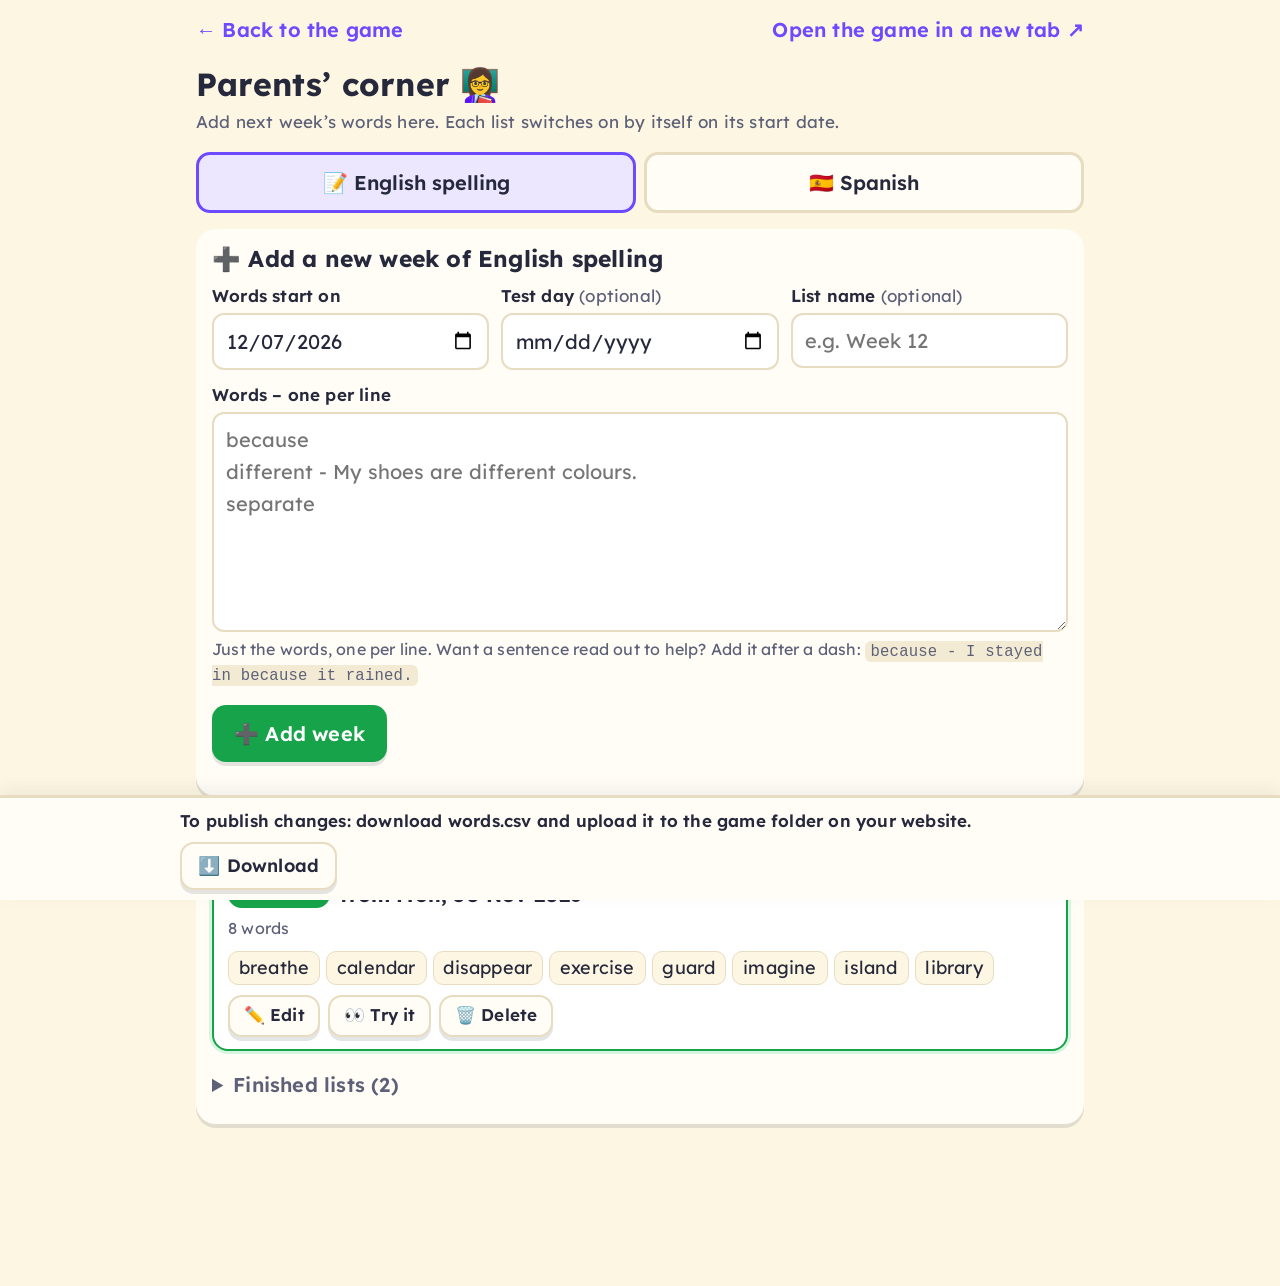
==== parents/index.html @ 1d37d5d1 "Memory Match preview before start; add Parents' corner page for editing word lists Co-Authored-By: C" ====
<!doctype html>
<html lang="en-GB">
<head>
  <meta charset="utf-8">
  <meta name="viewport" content="width=device-width, initial-scale=1, viewport-fit=cover">
  <meta name="robots" content="noindex">
  <title>Parents' Corner</title>
  <link rel="icon" href="data:image/svg+xml,<svg xmlns='http://www.w3.org/2000/svg' viewBox='0 0 100 100'><text y='.9em' font-size='90'>👩‍🏫</text></svg>">
  <link rel="preconnect" href="https://fonts.googleapis.com">
  <link rel="preconnect" href="https://fonts.gstatic.com" crossorigin>
  <link href="https://fonts.googleapis.com/css2?family=Lexend:wght@400;600;700&display=swap" rel="stylesheet">
  <link rel="stylesheet" href="../style.css">
  <link rel="stylesheet" href="parents.css">
</head>
<body class="parents">
  <main id="app">
    <div class="loading">Loading the word list…</div>
  </main>
  <script src="parents.js"></script>
</body>
</html>
---- style.css ----
/* Dyslexia-friendly choices: cream background (less glare), Lexend font,
   extra letter + line spacing, no italics, big tap targets, soft colours. */
:root {
  --bg: #fdf6e3;
  --card: #fffdf6;
  --ink: #26293b;
  --muted: #5d6178;
  --line: #e8dcc0;
  --purple: #6d4aff;
  --blue: #2f7bf5;
  --blue-soft: #dbe9ff;
  --orange: #f2711c;
  --orange-soft: #ffe3cc;
  --green: #17a34a;
  --green-soft: #d5f5df;
  --amber: #e08a00;
  --amber-soft: #fff0cc;
  --shadow: 0 4px 0 rgba(38, 41, 59, .12);
  --radius: 18px;
  font-size: 20px;
}
html.big-text { font-size: 25px; }
* { box-sizing: border-box; }
html, body { margin: 0; }
body {
  background: var(--bg);
  color: var(--ink);
  font-family: 'Lexend', 'Comic Sans MS', 'Trebuchet MS', sans-serif;
  letter-spacing: .03em;
  word-spacing: .12em;
  line-height: 1.55;
  -webkit-tap-highlight-color: transparent;
}
#app { max-width: 920px; margin: 0 auto; padding: 0 16px 48px; }
h1, h2 { line-height: 1.25; margin: .6em 0 .4em; }
h1 { font-size: 1.8rem; }
h2 { font-size: 1.25rem; }
.small { color: var(--muted); font-size: .85rem; margin: .3em 0; }
.center { text-align: center; }
.lead { font-size: 1.1rem; }
.hidden { display: none !important; }
.loading { padding: 30vh 0; text-align: center; font-size: 1.3rem; }
code, pre { font-family: ui-monospace, Menlo, Consolas, monospace; font-size: .8rem; background: #f3ead3; border-radius: 6px; padding: .1em .35em; }
pre { padding: .8em; overflow-x: auto; white-space: pre; }
.warn { background: var(--amber-soft); padding: .6em; border-radius: 10px; }

/* ---------- buttons ---------- */
.btn {
  font: inherit; font-weight: 600; letter-spacing: inherit;
  border: 0; border-radius: 14px; padding: .65em 1.1em; min-height: 52px;
  cursor: pointer; background: var(--card); color: var(--ink);
  box-shadow: var(--shadow); transition: transform .08s;
  display: inline-flex; align-items: center; justify-content: center; gap: .3em;
}
.btn:active { transform: translateY(3px); box-shadow: none; }
.btn:disabled { opacity: .5; cursor: default; }
.btn:focus-visible, button:focus-visible, input:focus-visible, select:focus-visible { outline: 4px solid var(--purple); outline-offset: 2px; }
.btn-go { background: var(--green); color: #fff; }
.btn-ghost { background: var(--card); border: 2px solid var(--line); }
.btn-speak { background: var(--purple); color: #fff; }
.btn-slow { background: #ece6ff; }
.btn-sentence { background: #fdf0b8; }
.btn-round { width: 52px; height: 52px; padding: 0; border-radius: 50%; font-size: 1.2rem; }
.btn-mini { min-height: 0; width: 38px; height: 38px; padding: 0; border-radius: 50%; font-size: .9rem; vertical-align: middle; }
.actions { display: flex; flex-wrap: wrap; gap: 12px; justify-content: center; margin: 18px 0; }

/* ---------- top bars ---------- */
.topbar, .game-top { display: flex; align-items: center; gap: 12px; padding: 14px 0; }
.brand { flex: 1; text-align: center; font-weight: 700; color: var(--purple); font-size: 1.05rem; }
.spacer { width: 52px; }
.prog { flex: 1; min-width: 0; }
.prog-text { font-size: .85rem; color: var(--muted); }
.bar { height: 14px; background: #eadfc5; border-radius: 99px; overflow: hidden; }
.bar-fill { height: 100%; width: 0; background: linear-gradient(90deg, var(--purple), #a78bfa); border-radius: 99px; transition: width .4s; }
.score-box { font-weight: 700; font-size: 1.15rem; background: var(--card); padding: .3em .7em; border-radius: 99px; box-shadow: var(--shadow); white-space: nowrap; }
.game-title { text-align: center; font-size: 1.4rem; margin-top: .2em; }

/* ---------- home ---------- */
.home { text-align: center; }
.hello { font-size: 2.2rem; margin-top: .4em; }
.subject-grid { display: grid; grid-template-columns: repeat(auto-fit, minmax(240px, 1fr)); gap: 18px; margin: 24px 0; }
.subject-card {
  font: inherit; letter-spacing: inherit; cursor: pointer; border: 0; border-radius: 24px;
  padding: 28px 18px; display: flex; flex-direction: column; align-items: center; gap: 6px;
  box-shadow: 0 6px 0 rgba(38, 41, 59, .18); color: #fff; transition: transform .1s;
}
.subject-card:hover { transform: translateY(-3px); }
.subject-card:active { transform: translateY(4px); box-shadow: none; }
.subject-card:disabled { filter: grayscale(.8); opacity: .6; cursor: default; }
.subject-card.blue { background: linear-gradient(160deg, #4b8ff7, #2563eb); }
.subject-card.orange { background: linear-gradient(160deg, #fb923c, #ea580c); }
.big-emoji { font-size: 3.4rem; line-height: 1.1; }
.card-title { font-size: 1.4rem; font-weight: 700; }
.card-sub { font-size: .95rem; opacity: .95; }
.star-bank { display: inline-flex; align-items: center; gap: 10px; background: var(--card); padding: .6em 1.2em; border-radius: 99px; box-shadow: var(--shadow); font-size: 1.05rem; }
.star-big { font-size: 1.6rem; }
.file-btn { margin: 10px; position: relative; }
.file-btn input { position: absolute; inset: 0; opacity: 0; cursor: pointer; }

/* ---------- subject screen ---------- */
.subject h1 { text-align: center; margin-bottom: .2em; }
.test-day { text-align: center; margin: 0 auto; background: #fff3b0; border-radius: 99px; padding: .3em 1em; width: fit-content; max-width: 100%; font-size: .95rem; }
.section-title { margin-top: 1.2em; }
.game-grid { display: grid; grid-template-columns: repeat(auto-fill, minmax(270px, 1fr)); gap: 14px; }
.game-card {
  font: inherit; letter-spacing: inherit; text-align: left; cursor: pointer;
  background: var(--card); border: 3px solid var(--line); border-radius: var(--radius);
  padding: 16px; display: grid; grid-template-columns: auto 1fr; gap: 2px 12px; align-items: center;
  box-shadow: var(--shadow); color: var(--ink); transition: transform .1s, border-color .1s;
}
.game-card:hover { border-color: var(--purple); transform: translateY(-2px); }
.game-card:active { transform: translateY(3px); box-shadow: none; }
.game-emoji { font-size: 2.3rem; grid-row: span 3; }
.game-name { font-weight: 700; font-size: 1.1rem; }
.game-desc { font-size: .85rem; color: var(--muted); line-height: 1.35; }
.game-best { font-size: .9rem; color: var(--amber); font-weight: 700; }
.word-list { display: flex; flex-wrap: wrap; gap: 10px; margin: 10px 0; }
.word-chip {
  font: inherit; letter-spacing: inherit; cursor: pointer; border: 2px solid var(--line); background: var(--card);
  border-radius: 14px; padding: .45em .8em; display: inline-flex; align-items: baseline; gap: .5em; color: var(--ink);
}
.word-chip:active { background: #f3ead3; }
.chip-word { font-weight: 600; font-size: 1.05rem; }
.chip-meaning { color: var(--muted); font-size: .85rem; }
.chip-speak { font-size: .85rem; }
.week-pick { display: block; margin-top: 18px; font-size: .9rem; }
select { font: inherit; font-size: .9rem; padding: .4em .6em; border-radius: 10px; border: 2px solid var(--line); background: var(--card); color: var(--ink); }

/* ---------- inside a game ---------- */
.stage { background: var(--card); border-radius: 24px; padding: 20px 16px; box-shadow: var(--shadow); }
.prompt { text-align: center; }
.prompt-btns { display: flex; flex-wrap: wrap; justify-content: center; gap: 10px; }
.btn-speak { font-size: 1.15rem; padding: .7em 1.4em; }
.meaning { font-size: 1.15rem; margin: .7em 0 .2em; }
.sentence { color: var(--muted); font-size: 1rem; margin: .4em 0; }
.feedback { text-align: center; min-height: 2.5em; margin: 12px 0 0; }
.good { color: var(--green); font-weight: 700; font-size: 1.4rem; }
.try { color: var(--amber); font-weight: 600; font-size: 1.05rem; }

.spell-input {
  display: block; width: 100%; max-width: 520px; margin: 20px auto 6px;
  font: inherit; font-size: 2rem; letter-spacing: .12em; text-align: center;
  padding: .35em .5em; border: 4px solid var(--line); border-radius: 16px; background: #fff; color: var(--ink);
}
.spell-input:focus { border-color: var(--purple); outline: none; }
.spell-input.correct { border-color: var(--green); background: var(--green-soft); }
.accents { display: flex; flex-wrap: wrap; justify-content: center; gap: 8px; margin: 8px 0; }
.accent-btn { font: inherit; font-size: 1.3rem; width: 52px; height: 52px; border-radius: 12px; border: 2px solid var(--line); background: #fff; cursor: pointer; color: var(--ink); }
.reveal { text-align: center; margin-top: 14px; }
.letter-boxes, .attempt, .missing-word { display: flex; flex-wrap: wrap; justify-content: center; gap: 6px; margin: 8px 0; }
.lb, .ml { min-width: 1.9em; padding: .15em .25em; font-size: 1.8rem; font-weight: 600; text-align: center; border-radius: 10px; background: #ece6ff; color: var(--ink); }
.gap { width: 1.1em; }
.attempt span:not(.gap) { font-size: 1.6rem; font-weight: 600; min-width: 1.5em; text-align: center; border-radius: 8px; padding: 0 .15em; }
.l-ok { background: var(--green-soft); color: #0f6b31; }
.l-bad { background: var(--amber-soft); color: #9a5a00; text-decoration: underline wavy; }

/* word builder */
.slots { display: flex; flex-wrap: wrap; justify-content: center; gap: 14px; margin: 22px 0 10px; }
.slot-word { display: inline-flex; gap: 6px; flex-wrap: wrap; justify-content: center; }
.slot {
  font: inherit; font-size: 1.8rem; font-weight: 600; width: 1.9em; height: 2.2em; padding: 0;
  border-radius: 12px; border: 3px dashed #c9b98f; background: #fffaf0; color: var(--ink); cursor: pointer;
}
.slot.filled { border-style: solid; border-color: var(--purple); background: #ece6ff; }
.slot.locked { border-style: solid; border-color: var(--green); background: var(--green-soft); cursor: default; }
.slots.win .slot { animation: hop .5s ease both; }
.tray { display: flex; flex-wrap: wrap; justify-content: center; gap: 10px; margin: 16px 0; }
.tile {
  font: inherit; font-size: 1.8rem; font-weight: 700; width: 2em; height: 2em; border: 0; border-radius: 14px; cursor: pointer;
  background: linear-gradient(160deg, #fcd34d, #f59e0b); color: #3b2500; box-shadow: 0 5px 0 #b45309;
}
.tile:active { transform: translateY(4px); box-shadow: none; }
.tile.used { visibility: hidden; }

/* missing letters */
.missing-word { margin: 22px 0; }
.ml.blank { background: #fff; border: 3px dashed #c9b98f; min-height: 2.1em; }
.ml.blank.current { border: 3px solid var(--purple); animation: glow 1.2s ease-in-out infinite; }
.ml.filled { background: var(--green-soft); }
.options { display: grid; grid-template-columns: repeat(2, 1fr); gap: 12px; max-width: 560px; margin: 18px auto 0; }
.options.letters { grid-template-columns: repeat(4, 1fr); max-width: 440px; }
.opt-letter, .opt-answer {
  font: inherit; letter-spacing: inherit; font-weight: 600; cursor: pointer; border: 3px solid var(--line);
  background: #fff; border-radius: 16px; box-shadow: var(--shadow); color: var(--ink); min-height: 64px;
}
.opt-letter { font-size: 2rem; }
.opt-answer { font-size: 1.15rem; padding: .5em; }
.opt-letter.wrong, .opt-answer.wrong { background: var(--amber-soft); border-color: var(--amber); opacity: .6; }
.opt-answer.right { background: var(--green-soft); border-color: var(--green); }
.quiz-q { font-size: 2.1rem; font-weight: 700; margin: .3em 0 .2em; }

/* memory match */
.mem-intro { font-weight: 600; font-size: 1.05rem; margin: 0 0 4px; }
.btn-start { font-size: 1.2rem; padding: .7em 1.6em; animation: glow 1.4s ease-in-out infinite; }
.mem-grid { display: grid; grid-template-columns: repeat(3, 1fr); gap: 10px; margin-top: 12px; }
@media (min-width: 620px) { .mem-grid { grid-template-columns: repeat(4, 1fr); gap: 14px; } }
.mem-card { font: inherit; letter-spacing: inherit; border: 0; padding: 0; background: none; cursor: pointer; min-width: 0; height: 100px; perspective: 800px; display: block; position: relative; }
@media (min-width: 620px) { .mem-card { height: 120px; } }
.mem-inner { position: absolute; inset: 0; display: block; transition: transform .4s; transform-style: preserve-3d; }
.mem-card.flipped .mem-inner { transform: rotateY(180deg); }
.mem-front, .mem-back {
  position: absolute; inset: 0; border-radius: 16px; backface-visibility: hidden; -webkit-backface-visibility: hidden;
  display: flex; flex-direction: column; align-items: center; justify-content: center; padding: 6px; box-shadow: var(--shadow);
}
.mem-front { background: linear-gradient(160deg, #8b6cff, #6d4aff); color: #fff; font-size: 2rem; font-weight: 700; }
.mem-back { transform: rotateY(180deg); background: #fff; border: 4px solid var(--blue); }
.mem-card.side-word .mem-back { border-color: var(--orange); background: #fff7ef; }
.mem-card.side-meaning .mem-back { border-color: var(--blue); background: #f3f8ff; }
.mem-card.matched .mem-back { background: var(--green-soft); border-color: var(--green); animation: hop .5s ease; }
.mem-tag { font-size: .6rem; text-transform: uppercase; letter-spacing: .1em; color: var(--muted); }
.mem-text { font-size: clamp(.8rem, 3.6vw, 1.15rem); font-weight: 700; text-align: center; line-height: 1.2; overflow-wrap: anywhere; }

/* ---------- results ---------- */
.results { text-align: center; }
.star-row { display: flex; justify-content: center; gap: 12px; margin: 10px 0; }
.res-star { font-size: 4rem; filter: grayscale(1); opacity: .25; }
.res-star.on { animation: pop .5s ease both; filter: none; opacity: 1; }
.big-score { font-size: 1.3rem; }
.big-score b { font-size: 3rem; color: var(--purple); }
.new-best { display: inline-block; margin: 8px 0; background: #fff3b0; padding: .3em .9em; border-radius: 99px; font-weight: 700; }
.tricky { background: var(--card); border-radius: 20px; padding: 6px 16px 16px; box-shadow: var(--shadow); margin: 18px 0; }
.tricky .word-list { justify-content: center; }

/* ---------- pop-ups ---------- */
.modal-back { position: fixed; inset: 0; background: rgba(30, 25, 50, .45); display: flex; align-items: center; justify-content: center; padding: 16px; z-index: 50; }
.modal { background: var(--bg); border-radius: 22px; padding: 10px 20px 20px; max-width: 560px; width: 100%; max-height: 90vh; overflow-y: auto; }
.modal-head { display: flex; align-items: center; justify-content: space-between; }
.modal li { margin-bottom: .5em; font-size: .9rem; }
.modal p { font-size: .95rem; }
.toggle { display: flex; align-items: center; gap: 12px; padding: 12px 0; border-bottom: 2px solid var(--line); cursor: pointer; }
.toggle input { width: 28px; height: 28px; accent-color: var(--purple); }
.modal .btn { margin-top: 16px; }

/* ---------- animations ---------- */
.cheer {
  position: fixed; left: 50%; top: 40%; transform: translate(-50%, -50%); z-index: 60; pointer-events: none;
  font-size: 2.6rem; font-weight: 700; color: var(--green); text-shadow: 0 3px 0 #fff, 0 6px 14px rgba(0, 0, 0, .15);
  animation: floatUp 1.1s ease-out forwards; white-space: nowrap;
}
.shake { animation: shake .4s; }
.bump { animation: bump .35s; }
.confetti { position: fixed; inset: 0; pointer-events: none; overflow: hidden; z-index: 40; }
.confetti i { position: absolute; top: -20px; width: 10px; height: 16px; border-radius: 3px; animation: fall linear forwards; }
@keyframes fall { to { top: 110vh; transform: rotate(720deg); } }
@keyframes floatUp { 0% { opacity: 0; transform: translate(-50%, -30%) scale(.6); } 25% { opacity: 1; transform: translate(-50%, -50%) scale(1.1); } 100% { opacity: 0; transform: translate(-50%, -110%) scale(1); } }
@keyframes shake { 0%, 100% { transform: translateX(0); } 25% { transform: translateX(-8px); } 75% { transform: translateX(8px); } }
@keyframes bump { 50% { transform: scale(1.25); } }
@keyframes pop { 0% { transform: scale(0); } 70% { transform: scale(1.3); } 100% { transform: scale(1); } }
@keyframes hop { 50% { transform: translateY(-8px); } }
@keyframes glow { 50% { box-shadow: 0 0 0 6px rgba(109, 74, 255, .25); } }
@media (prefers-reduced-motion: reduce) { *, *::before, *::after { animation-duration: .01ms !important; transition: none !important; } }

@media (max-width: 480px) {
  :root { font-size: 18px; }
  html.big-text { font-size: 22px; }
  .slot, .tile { font-size: 1.5rem; }
  .lb, .ml { font-size: 1.5rem; min-width: 1.7em; }
}
---- parents/parents.css ----
body.parents { letter-spacing: .01em; word-spacing: 0; }
.parents #app { padding-bottom: 150px; }
.parents h1 { font-size: 1.6rem; margin-bottom: .1em; }
.p-top { display: flex; align-items: center; justify-content: space-between; gap: 12px; padding: 14px 0 0; }
.p-top a { color: var(--purple); font-weight: 600; text-decoration: none; }

.tabs { display: flex; gap: 8px; margin: 16px 0; }
.tab { font: inherit; font-weight: 600; flex: 1; padding: .6em; border-radius: 14px; border: 3px solid var(--line); background: var(--card); color: var(--ink); cursor: pointer; }
.tab.on { border-color: var(--purple); background: #ece6ff; }

.p-card { background: var(--card); border-radius: 20px; padding: 16px; box-shadow: var(--shadow); margin: 14px 0; }
.p-card h2 { margin-top: 0; font-size: 1.15rem; }
.form-row { display: grid; grid-template-columns: repeat(auto-fit, minmax(170px, 1fr)); gap: 12px; }
.field { display: flex; flex-direction: column; gap: 4px; font-size: .85rem; font-weight: 600; }
.field .opt { font-weight: 400; color: var(--muted); }
.field input, .field textarea {
  font: inherit; font-size: 1rem; font-weight: 400; padding: .5em .6em; border-radius: 12px;
  border: 2px solid var(--line); background: #fff; color: var(--ink); width: 100%;
}
.field textarea { min-height: 220px; line-height: 1.6; resize: vertical; }
.field input:focus, .field textarea:focus { border-color: var(--purple); outline: none; }
.help { font-size: .8rem; color: var(--muted); margin: 6px 0 0; line-height: 1.45; }
.help code { font-size: .78rem; }
.count { font-size: .8rem; color: var(--muted); font-weight: 400; }

.week { border: 2px solid var(--line); border-radius: 16px; padding: 12px 14px; margin: 10px 0; background: #fff; }
.week.live { border-color: var(--green); box-shadow: 0 0 0 3px var(--green-soft); }
.week-head { display: flex; flex-wrap: wrap; align-items: center; gap: 6px 10px; }
.week-title { font-weight: 700; }
.week-meta { font-size: .8rem; color: var(--muted); width: 100%; }
.badge { font-size: .7rem; font-weight: 700; text-transform: uppercase; letter-spacing: .06em; padding: .2em .7em; border-radius: 99px; }
.badge.live { background: var(--green); color: #fff; }
.badge.soon { background: #ece6ff; color: var(--purple); }
.badge.past { background: #eee6d2; color: var(--muted); }
.week-words { display: flex; flex-wrap: wrap; gap: 6px; margin: 10px 0; }
.week-words span { background: var(--bg); border: 1px solid var(--line); border-radius: 10px; padding: .1em .55em; font-size: .9rem; }
.week-words small { color: var(--muted); }
.week-btns { display: flex; flex-wrap: wrap; gap: 8px; }
.week-btns .btn, .week-btns a.btn { min-height: 40px; padding: .35em .8em; font-size: .85rem; text-decoration: none; }
details.past summary { cursor: pointer; font-weight: 600; padding: 8px 0; color: var(--muted); }

.savebar {
  position: fixed; left: 0; right: 0; bottom: 0; z-index: 30; background: #fffdf6; border-top: 3px solid var(--line);
  box-shadow: 0 -6px 18px rgba(0, 0, 0, .06); padding: 10px 16px calc(10px + env(safe-area-inset-bottom));
}
.savebar-in { max-width: 920px; margin: 0 auto; display: flex; flex-wrap: wrap; align-items: center; gap: 8px 12px; }
.save-status { flex: 1 1 100%; font-size: .85rem; font-weight: 600; }
.save-status.dirty { color: var(--amber); }
.save-status.ok { color: var(--green); }
.save-status.err { color: #c2410c; }
.savebar input[type=password] { font: inherit; font-size: .9rem; padding: .5em .6em; border-radius: 12px; border: 2px solid var(--line); min-width: 0; flex: 1 1 140px; }
.savebar .btn { min-height: 46px; padding: .45em .9em; font-size: .9rem; flex: 0 0 auto; }
@media (max-width: 480px) { .savebar .btn { flex: 1 1 40%; } .savebar input[type=password] { flex-basis: 55%; } }
.remember { font-size: .75rem; display: flex; align-items: center; gap: 4px; color: var(--muted); }
.editing-note { background: var(--amber-soft); border-radius: 10px; padding: .4em .7em; font-size: .85rem; margin-bottom: 10px; }
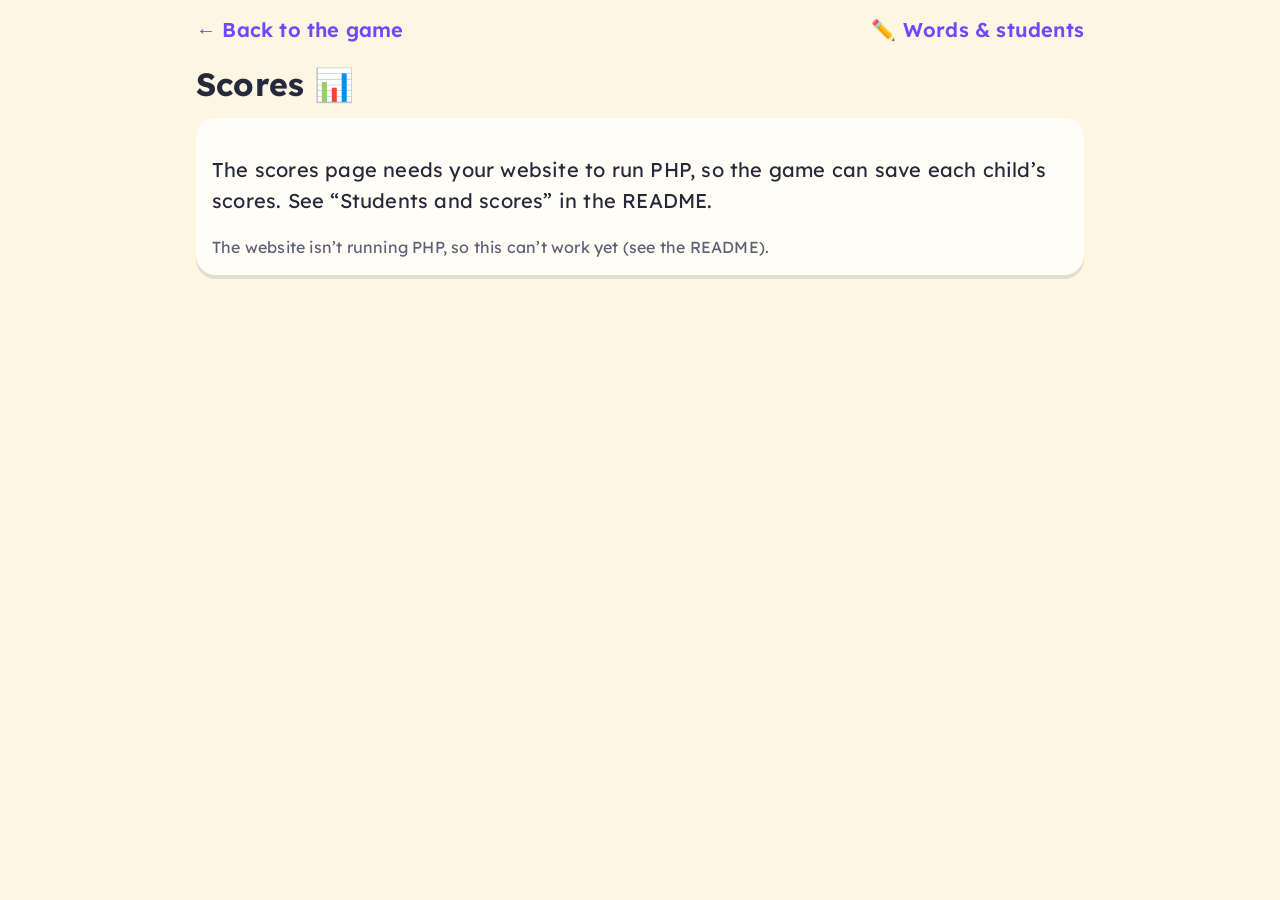
==== commit 3cd6f1ff: "Add students with English groups, saved scores, /parents scores page and /parentswords editor Co-Aut" ====
--- a/parents/index.html
+++ b/parents/index.html
@@ -4,18 +4,19 @@
   <meta charset="utf-8">
   <meta name="viewport" content="width=device-width, initial-scale=1, viewport-fit=cover">
   <meta name="robots" content="noindex">
-  <title>Parents' Corner</title>
-  <link rel="icon" href="data:image/svg+xml,<svg xmlns='http://www.w3.org/2000/svg' viewBox='0 0 100 100'><text y='.9em' font-size='90'>👩‍🏫</text></svg>">
+  <title>Scores</title>
+  <link rel="icon" href="data:image/svg+xml,<svg xmlns='http://www.w3.org/2000/svg' viewBox='0 0 100 100'><text y='.9em' font-size='90'>📊</text></svg>">
   <link rel="preconnect" href="https://fonts.googleapis.com">
   <link rel="preconnect" href="https://fonts.gstatic.com" crossorigin>
   <link href="https://fonts.googleapis.com/css2?family=Lexend:wght@400;600;700&display=swap" rel="stylesheet">
   <link rel="stylesheet" href="../style.css">
   <link rel="stylesheet" href="parents.css">
 </head>
-<body class="parents">
+<body class="parents scores-page">
   <main id="app">
-    <div class="loading">Loading the word list…</div>
+    <div class="loading">Loading…</div>
   </main>
-  <script src="parents.js"></script>
+  <script src="shared.js"></script>
+  <script src="scores.js"></script>
 </body>
 </html>
--- a/style.css
+++ b/style.css
@@ -256,3 +256,20 @@
   .slot, .tile { font-size: 1.5rem; }
   .lb, .ml { font-size: 1.5rem; min-width: 1.7em; }
 }
+
+/* ---------- who's playing ---------- */
+.who-grid { display: grid; grid-template-columns: repeat(auto-fill, minmax(150px, 1fr)); gap: 14px; margin: 24px 0; }
+.who-btn {
+  font: inherit; letter-spacing: inherit; font-weight: 700; font-size: 1.25rem; cursor: pointer; border: 0; border-radius: 22px;
+  padding: 18px 10px; display: flex; flex-direction: column; align-items: center; gap: 8px; color: #fff;
+  box-shadow: 0 6px 0 rgba(38, 41, 59, .18); transition: transform .1s;
+}
+.who-btn:active { transform: translateY(4px); box-shadow: none; }
+.who-initial { width: 64px; height: 64px; border-radius: 50%; background: rgba(255, 255, 255, .25); display: flex; align-items: center; justify-content: center; font-size: 2rem; }
+.who-btn.c0 { background: linear-gradient(160deg, #8b6cff, #6d4aff); }
+.who-btn.c1 { background: linear-gradient(160deg, #4b8ff7, #2563eb); }
+.who-btn.c2 { background: linear-gradient(160deg, #fb923c, #ea580c); }
+.who-btn.c3 { background: linear-gradient(160deg, #34d399, #059669); }
+.who-btn.c4 { background: linear-gradient(160deg, #f472b6, #db2777); }
+.who-btn.c5 { background: linear-gradient(160deg, #facc15, #ca8a04); }
+.btn-switch { min-height: 40px; padding: .3em .9em; font-size: .85rem; margin-bottom: 6px; }
--- a/parents/parents.css
+++ b/parents/parents.css
@@ -53,3 +53,42 @@
 @media (max-width: 480px) { .savebar .btn { flex: 1 1 40%; } .savebar input[type=password] { flex-basis: 55%; } }
 .remember { font-size: .75rem; display: flex; align-items: center; gap: 4px; color: var(--muted); }
 .editing-note { background: var(--amber-soft); border-radius: 10px; padding: .4em .7em; font-size: .85rem; margin-bottom: 10px; }
+
+/* ---------- shared bits for /parents and /parentswords ---------- */
+.p-note { background: #f3ead3; border-radius: 14px; padding: .6em .9em; font-size: .85rem; margin: 12px 0; }
+.p-note.ok { background: var(--green-soft); }
+.linkish { font: inherit; background: none; border: 0; padding: 0; color: var(--purple); font-weight: 600; cursor: pointer; text-decoration: underline; }
+.login-row { display: flex; gap: 10px; flex-wrap: wrap; }
+.login-row input, .big-select, .login input[type=password] {
+  font: inherit; font-size: 1rem; padding: .5em .6em; border-radius: 12px; border: 2px solid var(--line); background: #fff; color: var(--ink); flex: 1 1 200px; min-width: 0;
+}
+.big-select { width: 100%; }
+.set-chips { display: flex; flex-wrap: wrap; align-items: center; gap: 8px; margin: -4px 0 6px; }
+.chip { font: inherit; font-size: .85rem; font-weight: 600; padding: .35em .8em; border-radius: 99px; border: 2px solid var(--line); background: var(--card); color: var(--ink); cursor: pointer; }
+.chip.on { border-color: var(--blue); background: var(--blue-soft); }
+.chip small { font-weight: 400; color: var(--muted); }
+.badge.set { background: var(--blue-soft); color: var(--blue); }
+.field select { font: inherit; font-size: 1rem; padding: .5em .6em; border-radius: 12px; border: 2px solid var(--line); background: #fff; }
+
+.table-wrap { overflow-x: auto; margin: 8px 0; }
+table.students, table.score-table { width: 100%; border-collapse: collapse; font-size: .9rem; }
+table.students th, table.score-table th { text-align: left; font-size: .75rem; color: var(--muted); font-weight: 600; padding: 4px 6px; }
+table.students td, table.score-table td { padding: 6px; border-top: 1px solid var(--line); vertical-align: middle; }
+table.students input, table.students select { font: inherit; font-size: .95rem; padding: .4em .5em; border-radius: 10px; border: 2px solid var(--line); background: #fff; width: 100%; min-width: 70px; }
+table.students input.pin { max-width: 72px; min-width: 60px; letter-spacing: .1em; }
+table.students td, table.students th { padding-left: 3px; padding-right: 3px; }
+.btn-small { min-height: 38px; width: 42px; padding: 0; }
+
+/* scores page */
+.stat-row { display: grid; grid-template-columns: repeat(3, 1fr); gap: 10px; margin: 14px 0; }
+.stat { background: var(--bg); border-radius: 14px; padding: 10px; text-align: center; display: flex; flex-direction: column; }
+.stat b { font-size: 1.5rem; color: var(--purple); }
+.stat span { font-size: .75rem; color: var(--muted); }
+.stars { letter-spacing: 0; white-space: nowrap; }
+.score-table small { color: var(--muted); }
+.week-words span.hot { background: var(--amber-soft); border-color: var(--amber); }
+.empty { color: var(--muted); }
+.scores-page #app { padding-bottom: 40px; }
+details.recent summary { cursor: pointer; }
+.tag { background: #ece6ff; border-radius: 6px; padding: 0 .4em; color: var(--purple); }
+h3 { font-size: 1rem; margin: 1em 0 .2em; }
